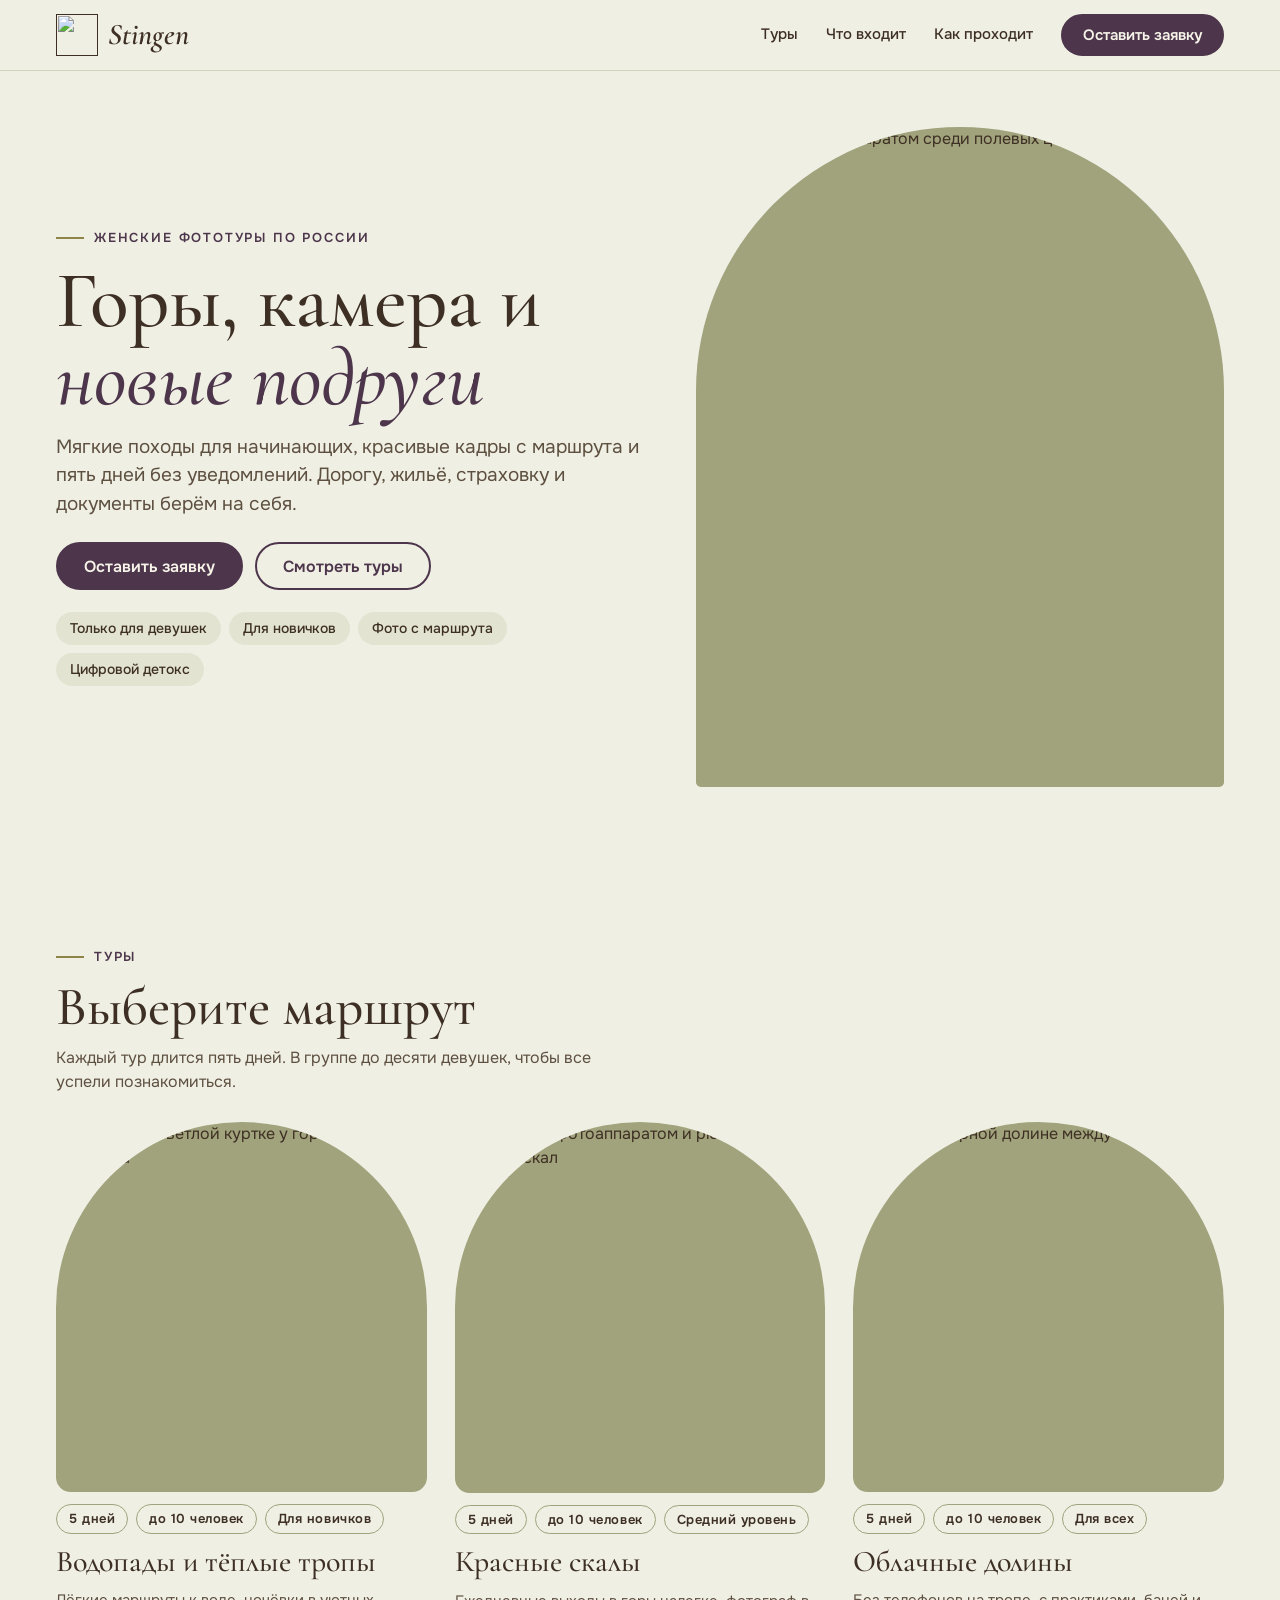
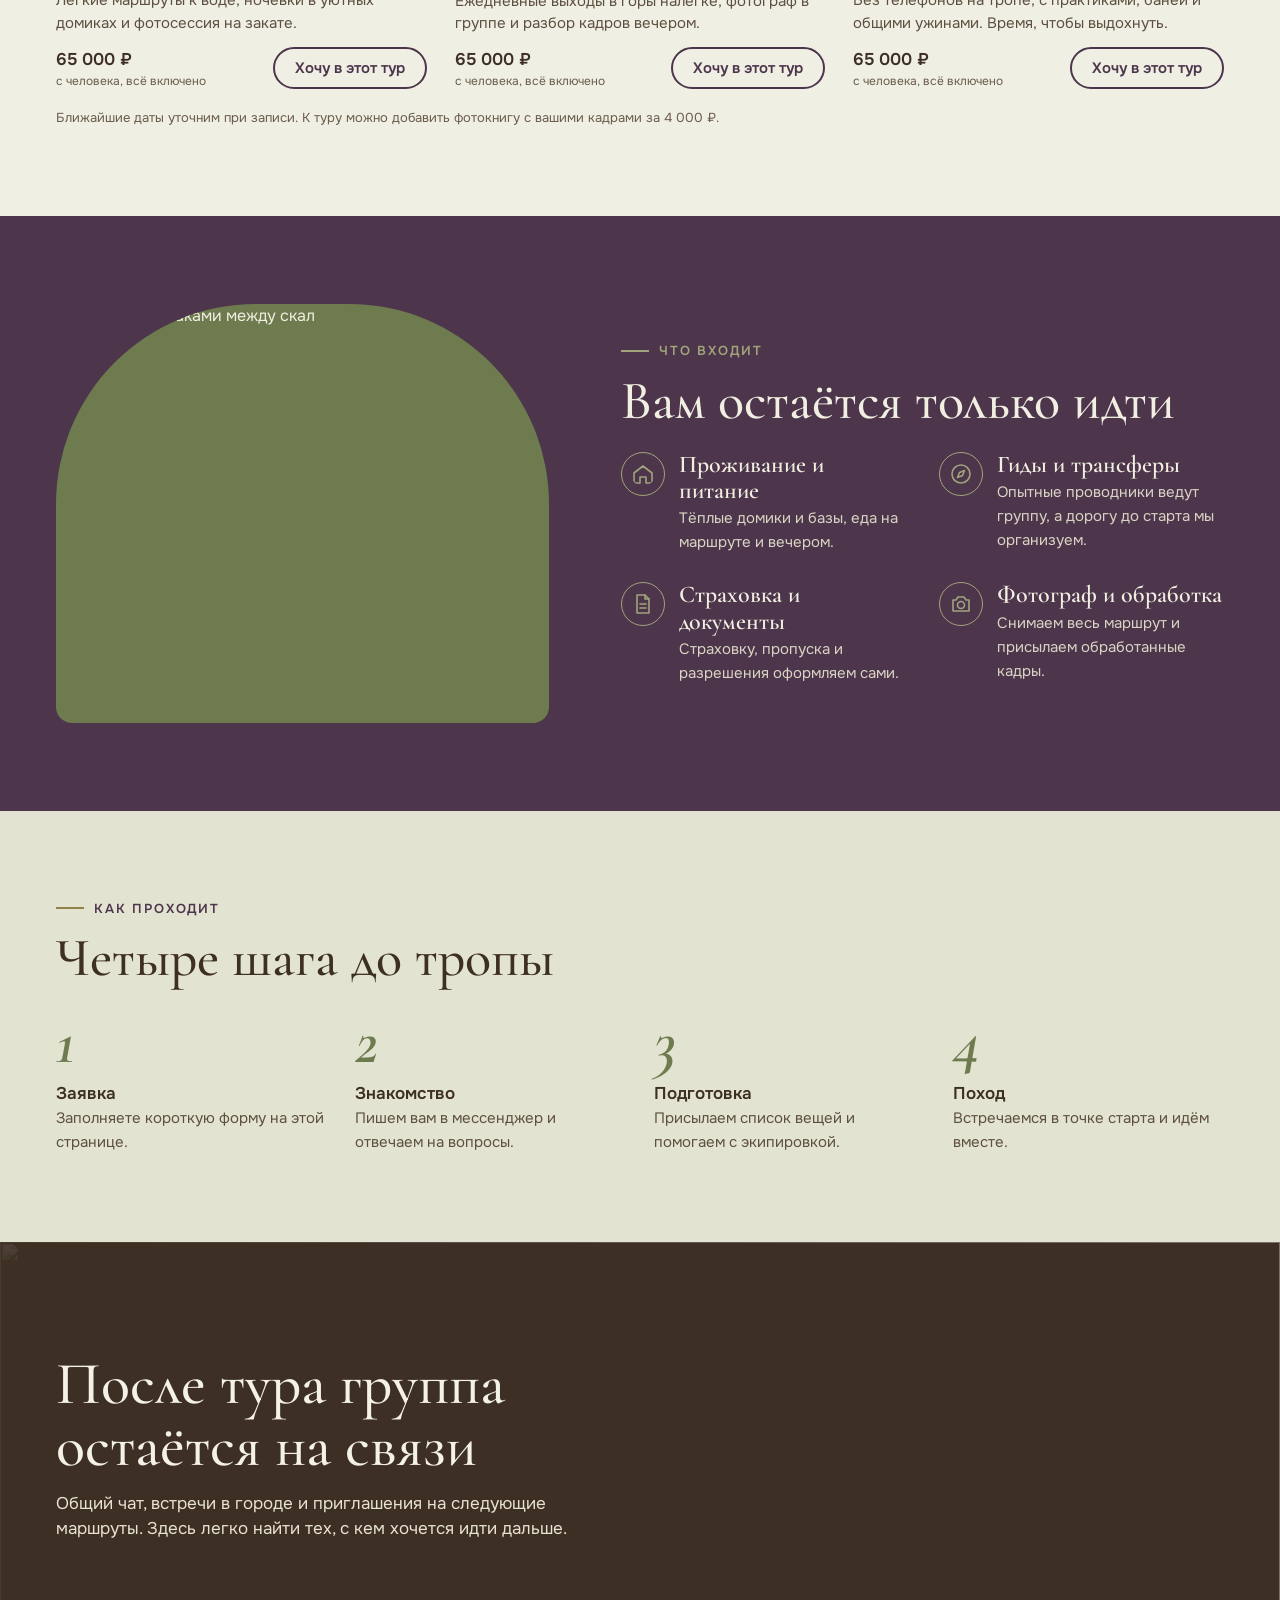
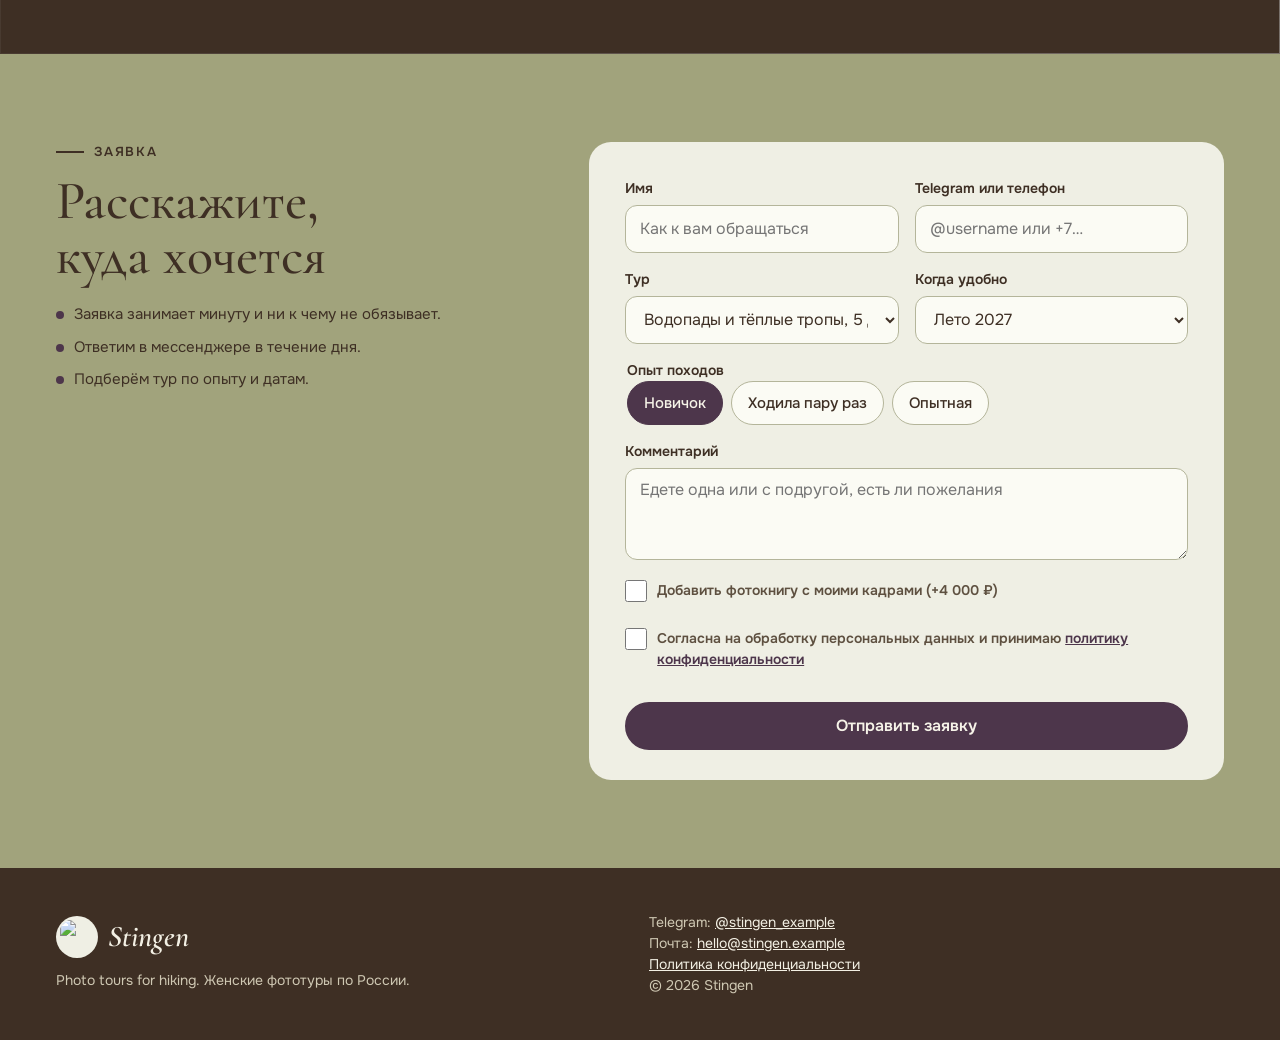
==== index.html @ a136fd21 "Add files via upload" ====
<!doctype html>
<html lang="ru">
<head>
<meta charset="utf-8">
<meta name="viewport" content="width=device-width, initial-scale=1, viewport-fit=cover">
<title>Stingen: женские фототуры по России</title>
<meta name="description" content="Пятидневные походы для девушек с фотографом, гидом и цифровым детоксом. Для новичков, группы до 10 человек, 65 000 ₽ всё включено.">
<meta name="theme-color" content="#4D364B">
<link rel="icon" type="image/png" href="assets/favicon.png">
<link rel="apple-touch-icon" href="assets/apple-touch-icon.png">
<meta property="og:type" content="website">
<meta property="og:title" content="Stingen: женские фототуры по России">
<meta property="og:description" content="Пятидневные походы для девушек с фотографом, гидом и цифровым детоксом. Для новичков, группы до 10 человек, 65 000 ₽ всё включено.">
<meta property="og:image" content="assets/og.jpg">
<meta property="og:locale" content="ru_RU">
<link rel="preconnect" href="https://fonts.googleapis.com">
<link rel="preconnect" href="https://fonts.gstatic.com" crossorigin>
<link rel="stylesheet" href="https://fonts.googleapis.com/css2?family=Cormorant+Garamond:ital,wght@0,500;0,600;1,500;1,600&family=Onest:wght@400;500;600&display=swap">
<link rel="stylesheet" href="styles.css">
</head>
<body>
<a class="skip" href="#main">К содержимому</a>
<nav class="nav" data-nav aria-label="Главное меню">
  <a class="brand" href=""><img class="lg" src="assets/logo.png" alt="" width="42" height="42"><span>Stingen</span></a>
  <div class="links">
    <a class="lnk" href="#tours">Туры</a>
    <a class="lnk" href="#inc">Что входит</a>
    <a class="lnk" href="#steps">Как проходит</a>
    <a class="btn small" href="#apply">Оставить заявку</a>
  </div>
  <button class="burger" type="button" data-burger aria-label="Открыть меню" aria-expanded="false"><svg viewBox="0 0 24 24" fill="none" stroke="currentColor" stroke-width="2" stroke-linecap="round" aria-hidden="true"><path d="M4 7h16M4 12h16M4 17h16"/></svg></button>
  <div class="mmenu">
    <a href="#tours">Туры</a><a href="#inc">Что входит</a><a href="#steps">Как проходит</a><a href="#apply">Заявка</a>
  </div>
</nav>
<main id="main">
  <section class="hero">
    <div>
      <div class="eyebrow">Женские фототуры по России</div>
      <h1>Горы, камера и <em>новые подруги</em></h1>
      <p class="lead">Мягкие походы для начинающих, красивые кадры с маршрута и пять дней без уведомлений. Дорогу, жильё, страховку и документы берём на себя.</p>
      <div class="cta"><a class="btn" href="#apply">Оставить заявку</a><a class="btn ghost" href="#tours">Смотреть туры</a></div>
      <ul class="chips"><li>Только для девушек</li><li>Для новичков</li><li>Фото с маршрута</li><li>Цифровой детокс</li></ul>
    </div>
    <div class="ph"><img src="assets/hero.jpg" alt="Девушка с фотоаппаратом среди полевых цветов" width="1600" height="897" fetchpriority="high"></div>
  </section>

  <section class="sec" id="tours">
    <div class="eyebrow">Туры</div>
    <h2>Выберите маршрут</h2>
    <p class="sub">Каждый тур длится пять дней. В группе до десяти девушек, чтобы все успели познакомиться.</p>
    <div class="tours">
      <article class="tour">
        <div class="ph"><img src="assets/waterfall.jpg" alt="Девушка в светлой куртке у горного водопада" style="object-position:50% 45%" loading="lazy" width="900" height="1200"></div>
        <div class="meta"><span>5 дней</span><span>до 10 человек</span><span>Для новичков</span></div>
        <h3>Водопады и тёплые тропы</h3>
        <p>Лёгкие маршруты к воде, ночёвки в уютных домиках и фотосессия на закате.</p>
        <div class="foot">
          <div class="price">65 000 ₽<small>с человека, всё включено</small></div>
          <a class="btn ghost small" href="#apply" data-tour="waterfall">Хочу в этот тур</a>
        </div>
      </article>
      <article class="tour">
        <div class="ph"><img src="assets/hiker.jpg" alt="Девушка с фотоаппаратом и рюкзаком среди красных скал" style="object-position:50% 35%" loading="lazy" width="900" height="1200"></div>
        <div class="meta"><span>5 дней</span><span>до 10 человек</span><span>Средний уровень</span></div>
        <h3>Красные скалы</h3>
        <p>Ежедневные выходы в горы налегке, фотограф в группе и разбор кадров вечером.</p>
        <div class="foot">
          <div class="price">65 000 ₽<small>с человека, всё включено</small></div>
          <a class="btn ghost small" href="#apply" data-tour="redrocks">Хочу в этот тур</a>
        </div>
      </article>
      <article class="tour">
        <div class="ph"><img src="assets/valley.jpg" alt="Облака в горной долине между скал" style="object-position:50% 60%" loading="lazy" width="900" height="1200"></div>
        <div class="meta"><span>5 дней</span><span>до 10 человек</span><span>Для всех</span></div>
        <h3>Облачные долины</h3>
        <p>Без телефонов на тропе, с практиками, баней и общими ужинами. Время, чтобы выдохнуть.</p>
        <div class="foot">
          <div class="price">65 000 ₽<small>с человека, всё включено</small></div>
          <a class="btn ghost small" href="#apply" data-tour="valley">Хочу в этот тур</a>
        </div>
      </article>
    </div>
    <p class="note">Ближайшие даты уточним при записи. К туру можно добавить фотокнигу с вашими кадрами за 4 000 ₽.</p>
  </section>

  <section class="sec inc" id="inc">
    <div class="ph"><img src="assets/valley.jpg" alt="Долина с облаками между скал" loading="lazy" width="900" height="1200"></div>
    <div>
      <div class="eyebrow">Что входит</div>
      <h2>Вам остаётся только идти</h2>
      <ul>
        <li><svg viewBox="0 0 24 24" aria-hidden="true"><path d="M3 11l9-7 9 7v9a1 1 0 0 1-1 1h-5v-6H9v6H4a1 1 0 0 1-1-1z"/></svg><div><b>Проживание и питание</b><span>Тёплые домики и базы, еда на маршруте и вечером.</span></div></li>
        <li><svg viewBox="0 0 24 24" aria-hidden="true"><circle cx="12" cy="12" r="9"/><path d="M15.5 8.5l-2 5-5 2 2-5z"/></svg><div><b>Гиды и трансферы</b><span>Опытные проводники ведут группу, а дорогу до старта мы организуем.</span></div></li>
        <li><svg viewBox="0 0 24 24" aria-hidden="true"><path d="M6 3h8l4 4v14H6z"/><path d="M14 3v4h4M9 12h6M9 16h6"/></svg><div><b>Страховка и документы</b><span>Страховку, пропуска и разрешения оформляем сами.</span></div></li>
        <li><svg viewBox="0 0 24 24" aria-hidden="true"><path d="M4 8h3l2-3h6l2 3h3v11H4z"/><circle cx="12" cy="13" r="3.5"/></svg><div><b>Фотограф и обработка</b><span>Снимаем весь маршрут и присылаем обработанные кадры.</span></div></li>
      </ul>
    </div>
  </section>

  <section class="sec steps" id="steps">
    <div class="eyebrow">Как проходит</div>
    <h2>Четыре шага до тропы</h2>
    <ol>
      <li><div><b>Заявка</b><span>Заполняете короткую форму на этой странице.</span></div></li>
      <li><div><b>Знакомство</b><span>Пишем вам в мессенджер и отвечаем на вопросы.</span></div></li>
      <li><div><b>Подготовка</b><span>Присылаем список вещей и помогаем с экипировкой.</span></div></li>
      <li><div><b>Поход</b><span>Встречаемся в точке старта и идём вместе.</span></div></li>
    </ol>
  </section>

  <section class="band">
    <img class="bg" src="assets/peaks.jpg" alt="" loading="lazy" width="1600" height="900">
    <h2>После тура группа остаётся на связи</h2>
    <p>Общий чат, встречи в городе и приглашения на следующие маршруты. Здесь легко найти тех, с кем хочется идти дальше.</p>
  </section>

  <section class="apply" id="apply">
    <div>
      <div class="eyebrow">Заявка</div>
      <h2>Расскажите, куда хочется</h2>
      <ul class="next">
        <li>Заявка занимает минуту и ни к чему не обязывает.</li>
        <li>Ответим в мессенджере в течение дня.</li>
        <li>Подберём тур по опыту и датам.</li>
      </ul>
    </div>
    <div class="card" id="card">
      <form id="form" novalidate>
        <div class="two">
          <div class="field" data-f="name"><label for="f-name">Имя</label><input type="text" id="f-name" name="name" autocomplete="given-name" placeholder="Как к вам обращаться"><span class="err">Напишите, как вас зовут.</span></div>
          <div class="field" data-f="contact"><label for="f-contact">Telegram или телефон</label><input type="text" id="f-contact" name="contact" autocomplete="tel" placeholder="@username или +7…"><span class="err">Укажите, куда написать.</span></div>
        </div>
        <div class="two">
          <div class="field"><label for="f-tour">Тур</label><select id="f-tour" name="tour"><option value="waterfall">Водопады и тёплые тропы, 5 дней</option><option value="redrocks">Красные скалы, 5 дней</option><option value="valley">Облачные долины, 5 дней</option></select></div>
          <div class="field"><label for="f-period">Когда удобно</label><select id="f-period" name="period"><option>Весна 2027</option><option selected>Лето 2027</option><option>Осень 2027</option><option>Пока не решила</option></select></div>
        </div>
        <fieldset class="field"><legend>Опыт походов</legend>
          <div class="pills">
            <label><input type="radio" name="exp" value="Новичок" checked><span>Новичок</span></label>
            <label><input type="radio" name="exp" value="Ходила пару раз"><span>Ходила пару раз</span></label>
            <label><input type="radio" name="exp" value="Опытная"><span>Опытная</span></label>
          </div>
        </fieldset>
        <div class="field"><label for="f-msg">Комментарий</label><textarea id="f-msg" name="msg" placeholder="Едете одна или с подругой, есть ли пожелания"></textarea></div>
        <div class="field"><label class="consent" for="f-book"><input type="checkbox" id="f-book" name="book"><span>Добавить фотокнигу с моими кадрами (+4 000 ₽)</span></label></div>
        <div class="field" data-f="ok"><label class="consent" for="f-ok"><input type="checkbox" id="f-ok" name="ok"><span>Согласна на обработку персональных данных и принимаю <a href="privacy.html">политику конфиденциальности</a></span></label><span class="err">Нужно ваше согласие.</span></div>
        <input class="hp" type="text" name="_gotcha" tabindex="-1" autocomplete="off" aria-hidden="true">
        <button class="btn" type="submit" id="send">Отправить заявку</button>
        <p class="fail" id="fail" role="alert">Не получилось отправить заявку. Напишите нам в Telegram или на почту, она есть внизу страницы.</p>
      </form>
      <div class="done" role="status" aria-live="polite"><h3 id="thanks">Заявка принята</h3><p>Мы напишем вам в течение дня и подберём подходящий тур.</p></div>
    </div>
  </section>
</main>
<footer>
  <div>
    <a class="brand" href=""><img class="lg" src="assets/logo.png" alt="" width="42" height="42"><span>Stingen</span></a>
    <p style="margin-top:12px">Photo tours for hiking. Женские фототуры по России.</p>
  </div>
  <p>Telegram: <a href="https://t.me/stingen_example">@stingen_example</a><br>Почта: <a href="mailto:hello@stingen.example">hello@stingen.example</a><br><a href="privacy.html">Политика конфиденциальности</a><br>© 2026 Stingen</p>
</footer>
<div class="sticky"><a class="btn" href="#apply">Оставить заявку</a></div>
<script src="script.js"></script>
</body>
</html>
---- styles.css ----
/* Stingen: стили сайта. Палитра: Fig Purple #4D364B, Antique Olive #8E844A, Leaf Canopy #6D7B4F, Weathered Wood #3E2F24, Soft Lichen #A1A37C */
:root{--fig:#4D364B;--olive:#8E844A;--leaf:#6D7B4F;--wood:#3E2F24;--lichen:#A1A37C;--paper:#EFEFE4;--paper2:#E2E3D0;--ink:#3E2F24;--soft:#5E5040;
  --px:20px;color-scheme:light}
@media (min-width:720px){:root{--px:max(56px,calc((100% - 1200px) / 2))}}
*{box-sizing:border-box}
html{scroll-behavior:smooth}
body{margin:0;background:var(--paper);color:var(--ink);font-family:'Onest',system-ui,-apple-system,'Segoe UI',sans-serif;font-size:16px;line-height:1.5}
section[id]{scroll-margin-top:68px}
.skip{position:absolute;left:-9999px;top:8px;background:var(--fig);color:#fff;padding:10px 16px;border-radius:8px;z-index:50}
.skip:focus{left:8px}
/* ===== The site itself ===== */
*{box-sizing:border-box}
img{display:block;width:100%;height:100%;object-fit:cover;max-width:none}
h1,h2,h3{font-family:'Cormorant Garamond',Georgia,serif;font-weight:500;margin:0;text-wrap:balance}
p{margin:0}
a{color:inherit}
.eyebrow{font-size:13px;font-weight:600;letter-spacing:.14em;text-transform:uppercase;color:var(--fig);display:flex;align-items:center;gap:10px}
.eyebrow::before{content:"";width:28px;height:2px;background:var(--olive)}

.nav{position:sticky;top:0;z-index:5;display:flex;align-items:center;justify-content:space-between;padding:12px 20px;background:var(--paper);border-bottom:1px solid #D2D3BD}
.brand{display:flex;align-items:center;gap:10px;font-family:'Cormorant Garamond',serif;font-style:italic;font-weight:600;font-size:30px;line-height:1;text-decoration:none}
.brand span{display:block}
.brand .lg{width:42px;height:42px;flex:none}
.links{display:none;align-items:center;gap:28px;font-weight:500;font-size:15px}
.links button.lnk{all:unset;cursor:pointer;padding:6px 0;border-bottom:2px solid transparent}
.links button.lnk:hover{border-color:var(--olive)}
.burger{all:unset;cursor:pointer;width:44px;height:44px;display:grid;place-items:center;border-radius:12px}
.burger svg{width:26px;height:26px}
.mmenu{display:none;position:absolute;left:0;right:0;top:100%;flex-direction:column;background:var(--paper);border-bottom:1px solid #D2D3BD;padding:8px 20px 16px}
.nav.open .mmenu{display:flex}
.mmenu button{all:unset;cursor:pointer;padding:14px 0;font-weight:500;font-size:17px;border-bottom:1px solid #D9DAC6}
button:focus-visible,.btn:focus-visible,input:focus-visible,select:focus-visible,textarea:focus-visible,summary:focus-visible{outline:3px solid var(--leaf);outline-offset:2px}

.btn{display:inline-flex;align-items:center;justify-content:center;min-height:48px;padding:0 26px;border-radius:999px;font:600 16px 'Onest',sans-serif;background:var(--fig);color:#F6F3E8;border:2px solid var(--fig);cursor:pointer;text-decoration:none;white-space:nowrap}
.btn:hover{background:#3d2a3b;border-color:#3d2a3b}
.btn.ghost{background:transparent;color:var(--fig)}
.btn.ghost:hover{background:var(--fig);color:#F6F3E8}
.btn.small{min-height:42px;padding:0 20px;font-size:15px}

.hero{display:grid;gap:28px;padding:28px 20px 40px}
.hero h1{font-size:46px;line-height:.98;margin:14px 0 14px}
.hero h1 em{color:var(--fig);font-weight:500}
.hero .lead{font-size:17px;color:var(--soft);max-width:34em}
.cta{display:flex;flex-wrap:wrap;gap:12px;margin:24px 0 22px}
.chips{display:flex;flex-wrap:wrap;gap:8px;list-style:none;margin:0;padding:0}
.chips li{padding:6px 14px;border-radius:999px;background:var(--paper2);font-size:14px;font-weight:500}
.hero .ph{aspect-ratio:4/4.6;border-radius:999px 999px 18px 18px;overflow:hidden;background:var(--lichen)}
.hero .ph img{object-position:72% 40%}

.sec{padding:48px 20px}
.sec h2{font-size:36px;line-height:1.02;margin-top:12px}
.sec .sub{margin-top:12px;color:var(--soft);max-width:36em}
.note{margin-top:18px;font-size:13px;color:#6B5C4B}

.tours{display:grid;gap:36px;margin-top:28px}
.tour{display:flex;flex-direction:column;gap:12px}
.tour .ph{aspect-ratio:1/1;border-radius:200px 200px 16px 16px;overflow:hidden;background:var(--lichen)}
.tour .meta{display:flex;flex-wrap:wrap;gap:8px;font-size:13px;font-weight:600;letter-spacing:.04em}
.tour .meta span{padding:4px 12px;border-radius:999px;border:1.5px solid var(--lichen)}
.tour h3{font-size:30px;line-height:1.05}
.tour p{color:var(--soft);font-size:15px;flex:1}
.tour .foot{display:flex;align-items:center;justify-content:space-between;gap:12px;flex-wrap:wrap}
.price{font-weight:600;font-size:17px}
.price small{display:block;font-weight:400;font-size:12px;color:#6B5C4B}

.inc{background:var(--fig);color:#F1EEE2;display:grid;gap:28px}
.inc .eyebrow{color:var(--lichen)}
.inc .eyebrow::before{background:var(--lichen)}
.inc .ph{aspect-ratio:4/3.4;border-radius:200px 200px 16px 16px;overflow:hidden;background:var(--leaf)}
.inc .ph img{object-position:50% 60%}
.inc ul{list-style:none;margin:24px 0 0;padding:0;display:grid;gap:20px}
.inc li{display:grid;grid-template-columns:44px 1fr;gap:14px;align-items:start}
.inc li svg{width:44px;height:44px;padding:9px;border-radius:50%;border:1.5px solid var(--lichen);color:var(--lichen);fill:none;stroke:currentColor;stroke-width:1.6;stroke-linecap:round;stroke-linejoin:round}
.inc li b{display:block;font-family:'Cormorant Garamond',serif;font-weight:600;font-size:24px;line-height:1.1;margin-bottom:2px}
.inc li span{font-size:15px;color:#D9D4C4}

.steps{background:var(--paper2)}
.steps ol{list-style:none;margin:28px 0 0;padding:0;display:grid;gap:22px;counter-reset:s}
.steps li{counter-increment:s;display:grid;grid-template-columns:48px 1fr;gap:14px;align-items:start}
.steps li::before{content:counter(s);font-family:'Cormorant Garamond',serif;font-style:italic;font-weight:600;font-size:46px;line-height:.9;color:var(--leaf)}
.steps b{display:block;font-weight:600;font-size:17px}
.steps span{font-size:15px;color:var(--soft)}

.band{position:relative;color:#F4F1E6;padding:64px 20px;isolation:isolate;background:var(--wood)}
.band .bg{position:absolute;inset:0;z-index:-2}
.band::after{content:"";position:absolute;inset:0;z-index:-1;background:linear-gradient(90deg,rgba(62,47,36,.92),rgba(62,47,36,.55))}
.band h2{font-size:38px;line-height:1.02;max-width:14em}
.band p{margin-top:14px;max-width:32em;font-size:17px;color:#E7E2D2}

.apply{background:var(--lichen);display:grid;gap:28px;padding:48px 20px}
.apply .eyebrow{color:var(--wood)}
.apply .eyebrow::before{background:var(--wood)}
.apply h2{font-size:38px;line-height:1.02;margin-top:12px}
.apply .next{list-style:none;padding:0;margin:20px 0 0;display:grid;gap:10px;font-size:15px}
.apply .next li{display:flex;gap:10px;align-items:flex-start}
.apply .next li::before{content:"";flex:none;width:8px;height:8px;margin-top:8px;border-radius:50%;background:var(--fig)}
.card{background:var(--paper);border-radius:22px;padding:22px 18px}
.field{display:flex;flex-direction:column;gap:6px;margin-bottom:16px;border:0;padding:0;min-width:0}
.field>label,.field>legend{font-size:14px;font-weight:600;padding:0}
.field input[type=text],.field select,.field textarea{width:100%;min-height:48px;border:1.5px solid #B4B59A;border-radius:12px;background:#FBFBF4;padding:10px 14px;font:400 16px 'Onest',sans-serif;color:var(--ink)}
.field textarea{min-height:92px;resize:vertical}
.field input:focus,.field select:focus,.field textarea:focus{border-color:var(--fig)}
.field.bad input,.field.bad select{border-color:#8B2E2E}
.err{display:none;font-size:13px;color:#8B2E2E;font-weight:500}
.field.bad .err{display:block}
.pills{display:flex;flex-wrap:wrap;gap:8px}
.pills label{position:relative}
.pills input{position:absolute;opacity:0;inset:0;width:100%;height:100%;cursor:pointer;margin:0}
.pills span{display:inline-flex;align-items:center;min-height:44px;padding:0 16px;border-radius:999px;border:1.5px solid #B4B59A;background:#FBFBF4;font-size:15px;font-weight:500}
.pills input:checked+span{background:var(--fig);border-color:var(--fig);color:#F6F3E8}
.pills input:focus-visible+span{outline:3px solid var(--leaf);outline-offset:2px}
.two{display:grid;gap:0 16px}
.consent{display:flex;gap:10px;align-items:flex-start;font-size:14px;margin:4px 0 6px;color:var(--soft)}
.consent input{width:22px;height:22px;margin:0;flex:none;accent-color:var(--fig)}
.card .btn{width:100%;margin-top:10px}
.done{display:none;text-align:left;padding:10px 0}
.done h3{font-size:32px;line-height:1.05;margin-bottom:8px}
.card.sent form{display:none}
.card.sent .done{display:block}

footer{background:var(--wood);color:#E3DECD;padding:36px 20px;display:grid;gap:18px;font-size:14px}
footer .brand{color:#F3F0E4}
footer p{color:#CFC8B3;max-width:36em}
.sticky{position:fixed;left:0;right:0;bottom:0;z-index:20;padding-bottom:max(10px,env(safe-area-inset-bottom,0px));padding:10px 16px;background:var(--paper);border-top:1px solid #D2D3BD}
.sticky .btn{width:100%}

@media (min-width:720px){
  .nav{padding:14px var(--px)}
  .links{display:flex}
  .burger,.mmenu,.sticky{display:none !important}
  .hero{grid-template-columns:1.05fr .95fr;gap:56px;padding:56px var(--px) 72px;align-items:center}
  .hero h1{font-size:80px}
  .hero .lead{font-size:19px}
  .hero .ph{aspect-ratio:4/5}
  .sec{padding:88px var(--px)}
  .sec h2{font-size:54px}
  .tours{grid-template-columns:repeat(3,minmax(0,1fr));gap:28px}
  .inc{grid-template-columns:.9fr 1.1fr;gap:72px;align-items:center}
  .inc ul{grid-template-columns:1fr 1fr;gap:28px 32px}
  .steps ol{grid-template-columns:repeat(4,minmax(0,1fr));gap:28px}
  .steps li{grid-template-columns:1fr;gap:10px}
  .steps li::before{font-size:64px}
  .band{padding:112px var(--px)}
  .band h2{font-size:60px}
  .apply{grid-template-columns:.85fr 1.15fr;gap:64px;padding:88px var(--px);align-items:start}
  .apply h2{font-size:54px}
  .card{padding:36px 36px 30px}
  .two{grid-template-columns:1fr 1fr}
  footer{grid-template-columns:1fr 1fr;padding:44px var(--px);align-items:center}
}


.hp{position:absolute;left:-9999px;width:1px;height:1px;opacity:0}
.fail{display:none;margin-top:12px;font-size:14px;color:#8B2E2E;font-weight:500}
.fail.show{display:block}
.legal{padding:40px var(--px) 80px;max-width:none}
.legal .in{max-width:70ch}
.legal h1{font-size:44px;line-height:1.05;margin:16px 0 20px}
.legal h2{font-size:28px;margin:28px 0 8px}
.legal p,.legal li{color:var(--soft);font-size:16px}
.legal ul{padding-left:20px}
.legal .warn{background:var(--paper2);border-radius:12px;padding:12px 16px;font-size:14px;margin:0 0 20px}
@media (prefers-reduced-motion:reduce){html{scroll-behavior:auto}}

.links a.lnk{padding:6px 0;border-bottom:2px solid transparent;text-decoration:none}
.links a.lnk:hover{border-color:var(--olive)}
.mmenu a{padding:14px 0;font-weight:500;font-size:17px;border-bottom:1px solid #D9DAC6;text-decoration:none}
.sticky .btn{width:100%}
.band .bg{position:absolute;inset:0;z-index:-2}
footer a{color:#F3F0E4}
.consent a{color:var(--fig)}
.tour .foot .btn{flex:none}

footer .brand .lg{background:var(--paper);border-radius:50%;padding:2px}
footer{padding-bottom:calc(36px + 72px + env(safe-area-inset-bottom,0px))}
@media (min-width:720px){footer{padding-bottom:44px}}
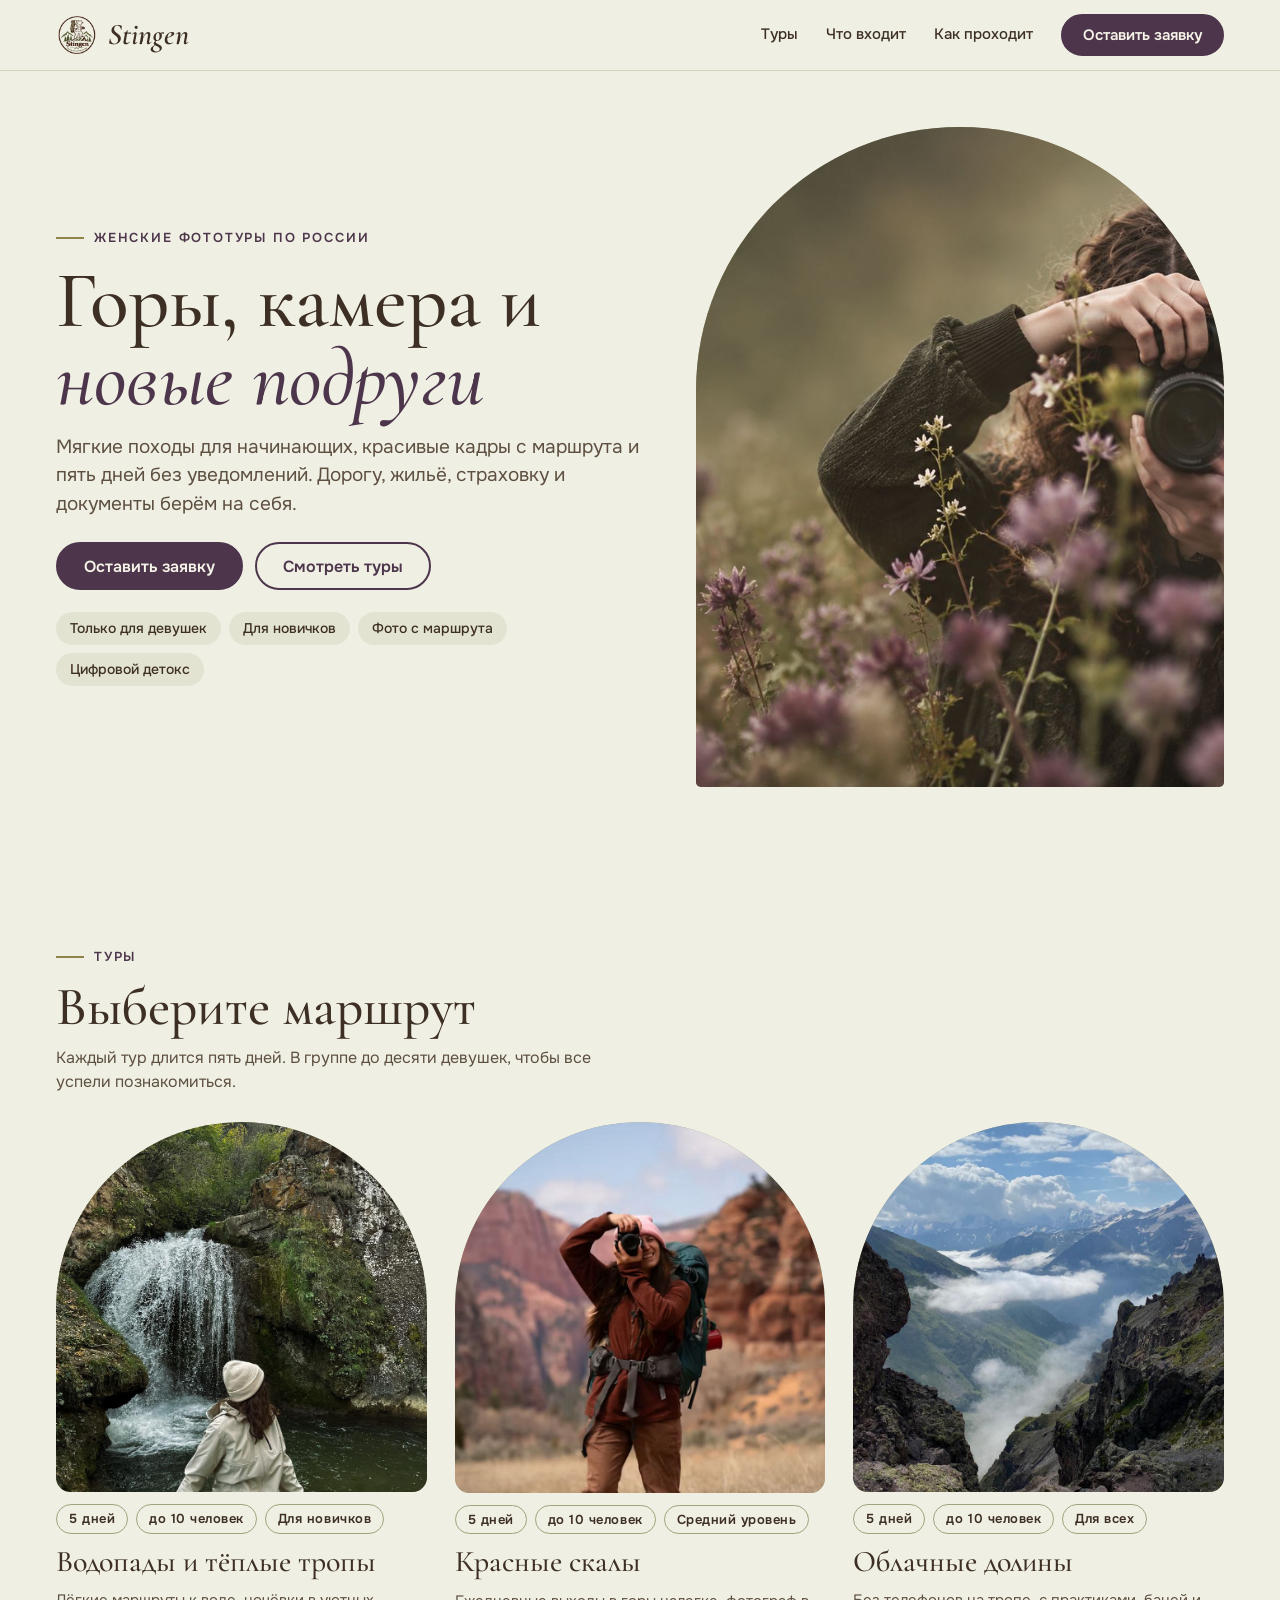
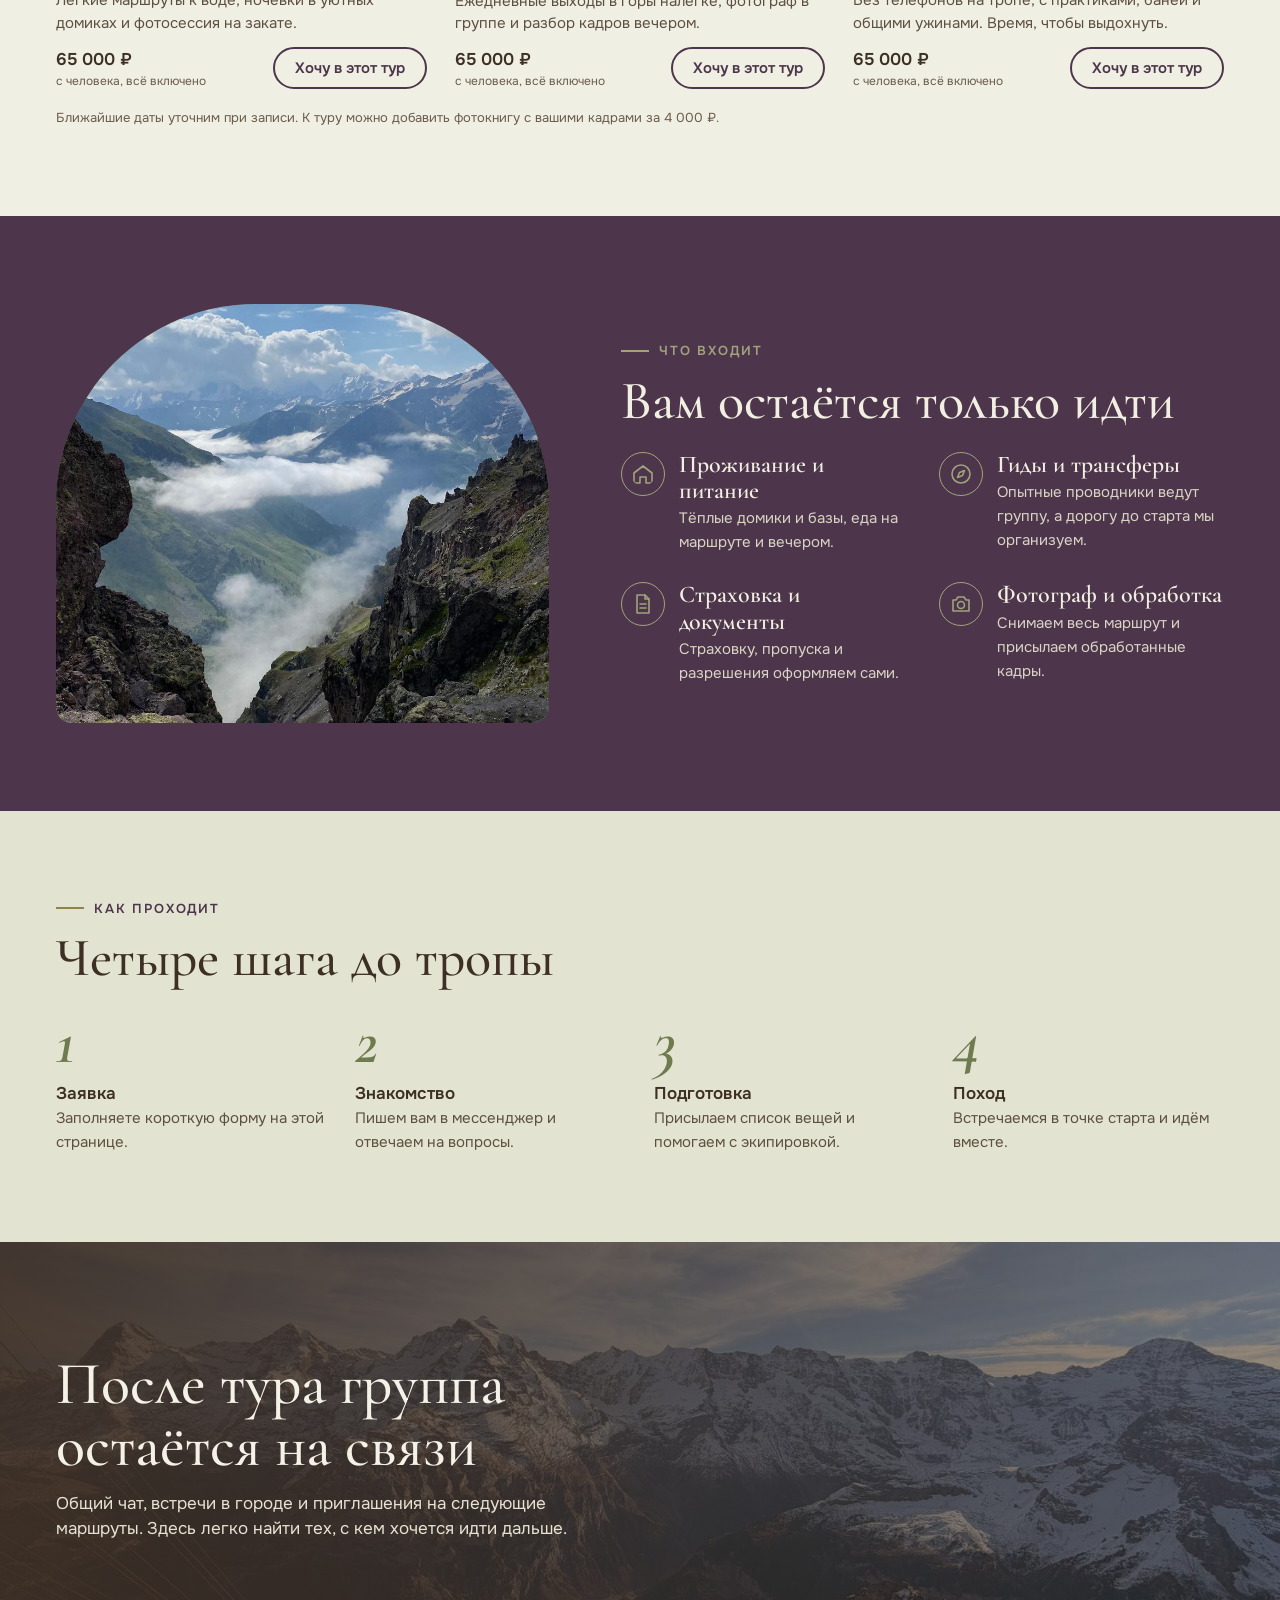
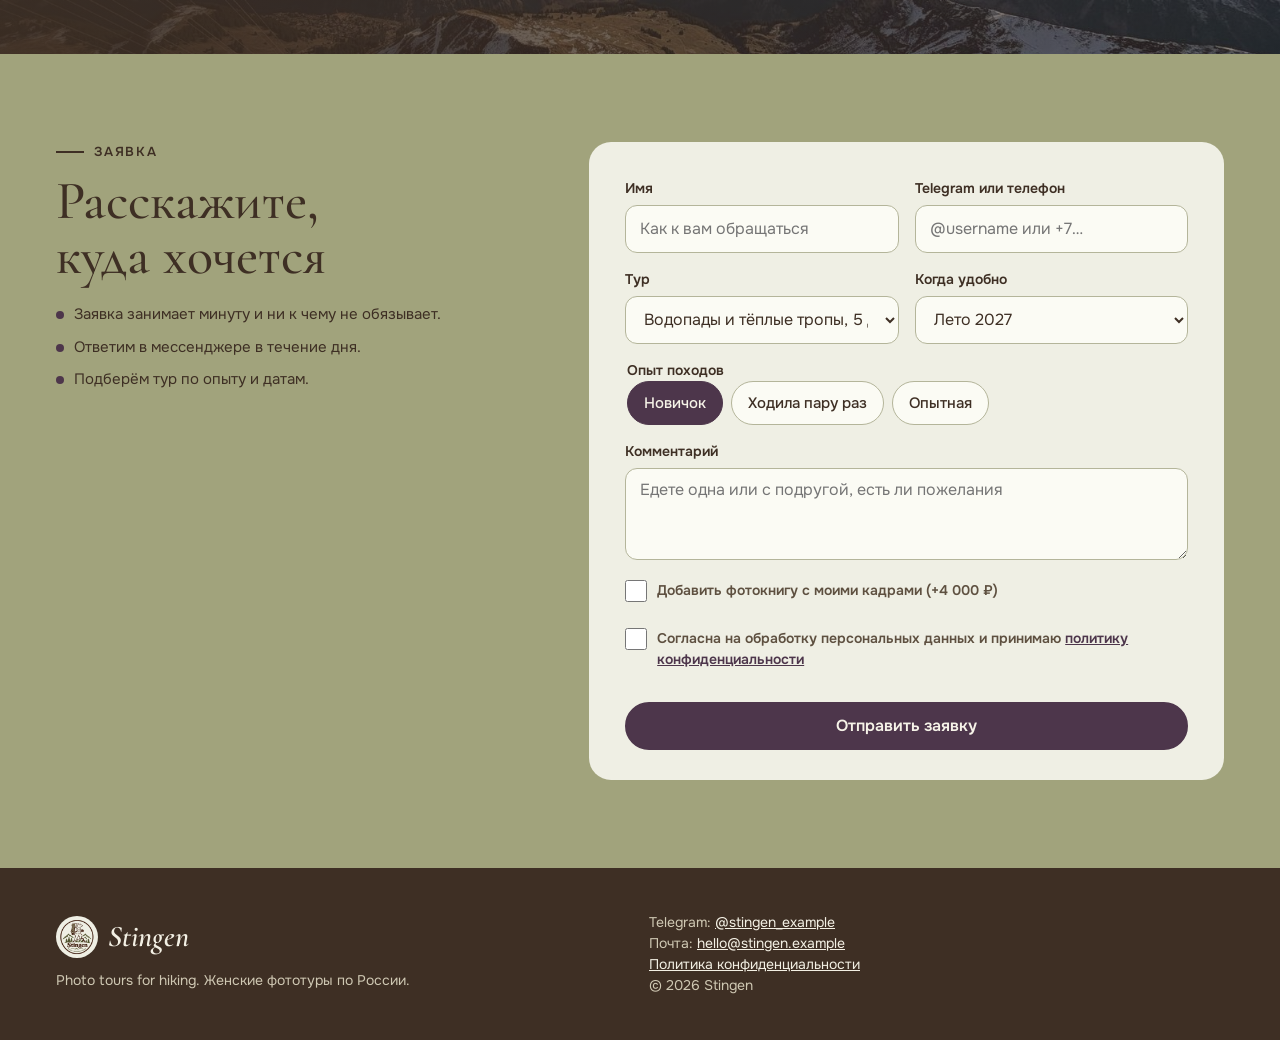
==== commit 4eab94e3: "Add files via upload" ====
--- a/index.html
+++ b/index.html
@@ -6,12 +6,12 @@
 <title>Stingen: женские фототуры по России</title>
 <meta name="description" content="Пятидневные походы для девушек с фотографом, гидом и цифровым детоксом. Для новичков, группы до 10 человек, 65 000 ₽ всё включено.">
 <meta name="theme-color" content="#4D364B">
-<link rel="icon" type="image/png" href="assets/favicon.png">
-<link rel="apple-touch-icon" href="assets/apple-touch-icon.png">
+<link rel="icon" type="image/png" href="favicon.png">
+<link rel="apple-touch-icon" href="apple-touch-icon.png">
 <meta property="og:type" content="website">
 <meta property="og:title" content="Stingen: женские фототуры по России">
 <meta property="og:description" content="Пятидневные походы для девушек с фотографом, гидом и цифровым детоксом. Для новичков, группы до 10 человек, 65 000 ₽ всё включено.">
-<meta property="og:image" content="assets/og.jpg">
+<meta property="og:image" content="og.jpg">
 <meta property="og:locale" content="ru_RU">
 <link rel="preconnect" href="https://fonts.googleapis.com">
 <link rel="preconnect" href="https://fonts.gstatic.com" crossorigin>
@@ -21,7 +21,7 @@
 <body>
 <a class="skip" href="#main">К содержимому</a>
 <nav class="nav" data-nav aria-label="Главное меню">
-  <a class="brand" href=""><img class="lg" src="assets/logo.png" alt="" width="42" height="42"><span>Stingen</span></a>
+  <a class="brand" href=""><img class="lg" src="logo.png" alt="" width="42" height="42"><span>Stingen</span></a>
   <div class="links">
     <a class="lnk" href="#tours">Туры</a>
     <a class="lnk" href="#inc">Что входит</a>
@@ -42,7 +42,7 @@
       <div class="cta"><a class="btn" href="#apply">Оставить заявку</a><a class="btn ghost" href="#tours">Смотреть туры</a></div>
       <ul class="chips"><li>Только для девушек</li><li>Для новичков</li><li>Фото с маршрута</li><li>Цифровой детокс</li></ul>
     </div>
-    <div class="ph"><img src="assets/hero.jpg" alt="Девушка с фотоаппаратом среди полевых цветов" width="1600" height="897" fetchpriority="high"></div>
+    <div class="ph"><img src="hero.jpg" alt="Девушка с фотоаппаратом среди полевых цветов" width="1600" height="897" fetchpriority="high"></div>
   </section>
 
   <section class="sec" id="tours">
@@ -51,7 +51,7 @@
     <p class="sub">Каждый тур длится пять дней. В группе до десяти девушек, чтобы все успели познакомиться.</p>
     <div class="tours">
       <article class="tour">
-        <div class="ph"><img src="assets/waterfall.jpg" alt="Девушка в светлой куртке у горного водопада" style="object-position:50% 45%" loading="lazy" width="900" height="1200"></div>
+        <div class="ph"><img src="waterfall.jpg" alt="Девушка в светлой куртке у горного водопада" style="object-position:50% 45%" loading="lazy" width="900" height="1200"></div>
         <div class="meta"><span>5 дней</span><span>до 10 человек</span><span>Для новичков</span></div>
         <h3>Водопады и тёплые тропы</h3>
         <p>Лёгкие маршруты к воде, ночёвки в уютных домиках и фотосессия на закате.</p>
@@ -61,7 +61,7 @@
         </div>
       </article>
       <article class="tour">
-        <div class="ph"><img src="assets/hiker.jpg" alt="Девушка с фотоаппаратом и рюкзаком среди красных скал" style="object-position:50% 35%" loading="lazy" width="900" height="1200"></div>
+        <div class="ph"><img src="hiker.jpg" alt="Девушка с фотоаппаратом и рюкзаком среди красных скал" style="object-position:50% 35%" loading="lazy" width="900" height="1200"></div>
         <div class="meta"><span>5 дней</span><span>до 10 человек</span><span>Средний уровень</span></div>
         <h3>Красные скалы</h3>
         <p>Ежедневные выходы в горы налегке, фотограф в группе и разбор кадров вечером.</p>
@@ -71,7 +71,7 @@
         </div>
       </article>
       <article class="tour">
-        <div class="ph"><img src="assets/valley.jpg" alt="Облака в горной долине между скал" style="object-position:50% 60%" loading="lazy" width="900" height="1200"></div>
+        <div class="ph"><img src="valley.jpg" alt="Облака в горной долине между скал" style="object-position:50% 60%" loading="lazy" width="900" height="1200"></div>
         <div class="meta"><span>5 дней</span><span>до 10 человек</span><span>Для всех</span></div>
         <h3>Облачные долины</h3>
         <p>Без телефонов на тропе, с практиками, баней и общими ужинами. Время, чтобы выдохнуть.</p>
@@ -85,7 +85,7 @@
   </section>
 
   <section class="sec inc" id="inc">
-    <div class="ph"><img src="assets/valley.jpg" alt="Долина с облаками между скал" loading="lazy" width="900" height="1200"></div>
+    <div class="ph"><img src="valley.jpg" alt="Долина с облаками между скал" loading="lazy" width="900" height="1200"></div>
     <div>
       <div class="eyebrow">Что входит</div>
       <h2>Вам остаётся только идти</h2>
@@ -110,7 +110,7 @@
   </section>
 
   <section class="band">
-    <img class="bg" src="assets/peaks.jpg" alt="" loading="lazy" width="1600" height="900">
+    <img class="bg" src="peaks.jpg" alt="" loading="lazy" width="1600" height="900">
     <h2>После тура группа остаётся на связи</h2>
     <p>Общий чат, встречи в городе и приглашения на следующие маршруты. Здесь легко найти тех, с кем хочется идти дальше.</p>
   </section>
@@ -155,7 +155,7 @@
 </main>
 <footer>
   <div>
-    <a class="brand" href=""><img class="lg" src="assets/logo.png" alt="" width="42" height="42"><span>Stingen</span></a>
+    <a class="brand" href=""><img class="lg" src="logo.png" alt="" width="42" height="42"><span>Stingen</span></a>
     <p style="margin-top:12px">Photo tours for hiking. Женские фототуры по России.</p>
   </div>
   <p>Telegram: <a href="https://t.me/stingen_example">@stingen_example</a><br>Почта: <a href="mailto:hello@stingen.example">hello@stingen.example</a><br><a href="privacy.html">Политика конфиденциальности</a><br>© 2026 Stingen</p>
